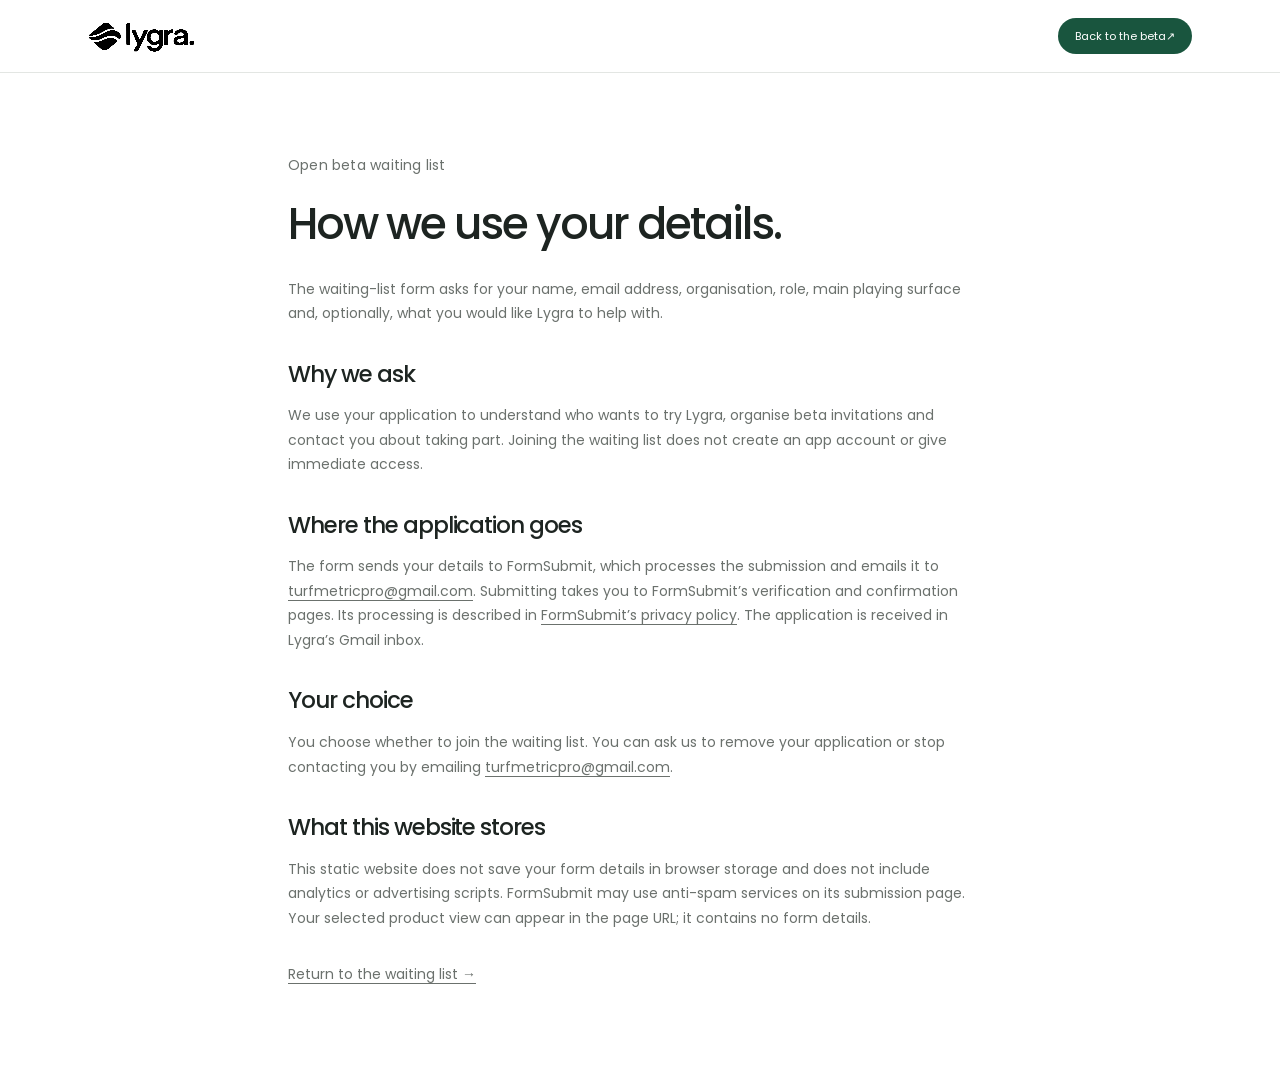
==== privacy.html @ 12d9ad22 "Publish Lygra marketing preview" ====
<!doctype html>
<html lang="en-GB"><head><meta charset="UTF-8"><meta name="viewport" content="width=device-width, initial-scale=1"><meta name="theme-color" content="#ffffff"><meta name="robots" content="noindex"><title>Beta waiting-list privacy — Lygra</title><link rel="icon" href="./favicon.svg" type="image/svg+xml"><link rel="stylesheet" href="./styles.css"></head><body><header class="legal-header"><div class="site-header wrap"><a class="brand" href="./" aria-label="Lygra home"><span class="brand-crop"><img src="./assets/lygra-brand.jpeg" alt="lygra." width="1600" height="900"></span></a><a class="button button-small" href="./#beta">Back to the beta <span aria-hidden="true">↗</span></a></div></header><main class="legal-page wrap"><p class="eyebrow">Open beta waiting list</p><h1>How we use your details.</h1><p>The waiting-list form asks for your name, email address, organisation, role, main playing surface and, optionally, what you would like Lygra to help with.</p><h2>Why we ask</h2><p>We use your application to understand who wants to try Lygra, organise beta invitations and contact you about taking part. Joining the waiting list does not create an app account or give immediate access.</p><h2>Where the application goes</h2><p>The form sends your details to FormSubmit, which processes the submission and emails it to <a href="mailto:turfmetricpro@gmail.com">turfmetricpro@gmail.com</a>. Submitting takes you to FormSubmit’s verification and confirmation pages. Its processing is described in <a href="https://formsubmit.co/privacy.pdf">FormSubmit’s privacy policy</a>. The application is received in Lygra’s Gmail inbox.</p><h2>Your choice</h2><p>You choose whether to join the waiting list. You can ask us to remove your application or stop contacting you by emailing <a href="mailto:turfmetricpro@gmail.com">turfmetricpro@gmail.com</a>.</p><h2>What this website stores</h2><p>This static website does not save your form details in browser storage and does not include analytics or advertising scripts. FormSubmit may use anti-spam services on its submission page. Your selected product view can appear in the page URL; it contains no form details.</p><p style="margin-top:32px"><a href="./#beta">Return to the waiting list →</a></p></main></body></html>
---- styles.css ----
@charset "UTF-8";

@font-face {
  font-family: Poppins;
  font-style: normal;
  font-weight: 400;
  font-display: swap;
  src: url('./assets/fonts/poppins-regular.ttf') format('truetype');
}
@font-face {
  font-family: Poppins;
  font-style: normal;
  font-weight: 500;
  font-display: swap;
  src: url('./assets/fonts/poppins-medium.ttf') format('truetype');
}

:root {
  --ink: #1d2421;
  --muted: #6b716d;
  --green: #19553e;
  --soft: #f5f6f5;
  --line: #e3e6e3;
  font-family: Poppins, -apple-system, BlinkMacSystemFont, 'Segoe UI', sans-serif;
  font-synthesis: none;
  color: var(--ink);
  background: #fff;
  scroll-padding-top: 100px;
}
* { box-sizing: border-box; }
body { margin: 0; }
button, input, select, textarea { font: inherit; }
button, a { -webkit-tap-highlight-color: transparent; touch-action: manipulation; }
a { color: inherit; text-decoration: none; }
button, summary { cursor: pointer; }
img { display: block; max-width: 100%; height: auto; }
figure, p, h1, h2, h3 { margin: 0; }
p { line-height: 1.75; }
h1, h2, h3 { font-weight: 500; line-height: 1.16; letter-spacing: -.045em; }
h2 { font-size: clamp(32px, 3.8vw, 48px); }
h3 { font-size: 30px; }
:where(a, button, summary, input, select, textarea, [tabindex]):focus-visible {
  outline: 3px solid #6a9e87;
  outline-offset: 5px;
}
button:disabled { opacity: .65; cursor: wait; }
.wrap { max-width: 1200px; padding-inline: 48px; margin-inline: auto; }
.eyebrow { color: var(--muted); font-size: 13px; font-weight: 400; letter-spacing: .015em; }
.button {
  display: inline-flex;
  align-items: center;
  justify-content: center;
  min-height: 46px;
  padding: 12px 24px;
  border: 0;
  border-radius: 30px;
  background: var(--green);
  color: white;
  font-size: 13px;
  font-weight: 400;
  line-height: 1.5;
  transition: background .18s;
}
.button:hover { background: #246a4f; }
.button-small { min-height: 36px; padding: 9px 17px; font-size: 11px; }
.text-link { display: inline-flex; align-items: center; gap: 9px; color: var(--green); font-size: 13px; min-height: 44px; }
.text-link:hover { text-decoration: underline; text-underline-offset: 4px; }
.text-link span { font-family: Arial, sans-serif; font-size: 24px; line-height: 1; }
.sr-only, .honeypot { position: absolute; width: 1px; height: 1px; padding: 0; overflow: hidden; clip-path: inset(50%); white-space: nowrap; }
.skip-link { position: fixed; z-index: 100; top: 12px; left: 16px; transform: translateY(-200%); padding: 16px; background: white; }
.skip-link:focus { transform: none; }

/* Quiet navigation; the logo is the supplied artwork in monochrome. */
.header-shell { position: sticky; top: 0; z-index: 10; background: #ffffffed; backdrop-filter: blur(18px); border-bottom: 1px solid #eef0ed; }
.site-header { display: flex; align-items: center; gap: 30px; height: 72px; }
.brand { display: inline-block; flex-shrink: 0; }
.brand-crop { display: block; position: relative; width: 106px; height: 31px; overflow: hidden; }
.brand-crop img { position: absolute; width: 194px; max-width: none; left: -44px; top: -35px; filter: grayscale(1) contrast(8) invert(1); mix-blend-mode: multiply; }
.site-header nav { display: flex; align-items: center; gap: 32px; margin-left: auto; font-size: 11px; color: #545c56; }
.site-header nav a { padding-block: 14px; }
.site-header nav a:hover { color: var(--ink); }

/* Product first, with no frame around the devices. */
.hero { padding-block: 65px 80px; text-align: center; }
.hero h1 { font-size: clamp(48px, 6vw, 76px); line-height: 1.08; letter-spacing: -.055em; margin-block: 18px 24px; }
.hero h1 span { color: var(--green); }
.hero-description { color: var(--muted); font-size: 17px; line-height: 1.65; }
.hero-actions { display: flex; justify-content: center; align-items: center; gap: 28px; margin-top: 27px; }
.hero-product { max-width: 990px; margin: 58px auto 0; }
.hero-product img { width: 100%; }
.hero-product figcaption { margin-top: 23px; color: #737b75; font-size: 10px; }

.section-heading { text-align: center; margin-bottom: 30px; }
.section-heading p { margin-top: 17px; color: var(--muted); font-size: 16px; }
.explore { padding-block: 80px 55px; }
.feature-tabs { display: flex; width: fit-content; margin: 0 auto 38px; gap: 4px; padding: 5px; border-radius: 30px; background: #f0f2ef; }
.feature-tabs button { color: #606a62; background: transparent; border: none; border-radius: 24px; padding: 11px 23px; min-height: 42px; font-size: 12px; }
.feature-tabs button[aria-selected="true"] { background: #fff; color: var(--ink); box-shadow: 0 1px 5px #102b3012; }
.feature-tabs button:hover { color: var(--green); }
.feature-panel { display: grid; grid-template-columns: .82fr 1.4fr; align-items: center; gap: 30px; min-height: 440px; padding: 48px 36px 36px 48px; border-radius: 24px; background: var(--soft); }
.feature-panel[hidden] { display: none; }
.feature-panel + .feature-panel { margin-top: 24px; }
.js .feature-panel + .feature-panel { margin-top: 0; }
.feature-copy h3 { font-size: clamp(27px, 2.8vw, 36px); line-height: 1.2; max-width: 330px; }
.feature-copy > p { font-size: 14px; color: var(--muted); margin-top: 20px; max-width: 320px; }
.detail-list { margin: 26px 0 0; padding: 0; list-style: none; font-size: 11px; color: #5d685f; line-height: 1.7; }
.detail-list li + li { margin-top: 9px; }
.feature-image { min-width: 0; display: flex; flex-direction: column; align-items: center; justify-content: center; }
.feature-image img { max-height: 320px; width: 100%; object-fit: contain; }
.feature-image-phone img { max-height: 320px; width: auto; }
.feature-image figcaption { margin-top: 19px; font-size: 9px; color: #6c766e; text-align: center; }
.image-zoom { background: transparent; border: 0; color: var(--green); min-height: 38px; padding: 8px; font-size: 10px; }
.image-zoom:hover { text-decoration: underline; text-underline-offset: 4px; }

.field-section { display: grid; grid-template-columns: 1fr 1fr; align-items: center; gap: 90px; padding-block: 115px; }
.field-visual { display: flex; justify-content: center; align-items: center; gap: 20px; padding: 10px; }
.field-phone { width: calc(50% - 10px); max-height: 390px; object-fit: contain; }
.field-phone-back { transform: translateY(24px); }
.field-phone-front { transform: translateY(-24px); }
.field-copy h2 { font-size: clamp(32px, 3.5vw, 44px); }
.field-copy > p { margin-top: 25px; color: var(--muted); font-size: 15px; }
.assistant-note { margin-top: 38px; max-width: 350px; }
.assistant-note h3 { font-size: 16px; letter-spacing: -.02em; }
.assistant-note p { margin-top: 12px; color: var(--muted); font-size: 13px; }

/* Roadmap detail stays available without dominating the page. */
.next-section { padding-block: 15px 60px; }
.next-preview { border-block: 1px solid var(--line); }
summary { list-style: none; }
summary::-webkit-details-marker { display: none; }
.next-preview > summary { display: flex; justify-content: space-between; align-items: center; gap: 30px; padding-block: 36px; }
.next-heading { display: flex; flex-direction: column; gap: 12px; }
.next-heading [role="heading"] { font-size: 30px; line-height: 1.3; letter-spacing: -.04em; font-weight: 500; }
.next-description { display: flex; align-items: center; gap: 42px; color: var(--muted); font-size: 12px; }
.disclosure-icon { display: inline-block; flex-shrink: 0; font-size: 22px; font-weight: 400; transition: transform .18s; }
details[open] > summary .disclosure-icon { transform: rotate(45deg); }
.sport-previews { display: grid; grid-template-columns: 1fr 1fr; gap: 55px; padding-top: 30px; }
.sport-preview h3 { font-size: 23px; }
.sport-preview p { margin-top: 13px; color: var(--muted); font-size: 13px; max-width: 330px; }
.sport-preview img { max-height: 280px; object-fit: contain; margin: 28px auto 0; }
.development-note { color: var(--muted); font-size: 10px; padding-block: 32px; }

.beta-section { max-width: 730px; padding-block: 65px 85px; }
.beta-copy { text-align: center; }
.beta-copy .eyebrow { margin-bottom: 17px; }
.beta-copy h2 { font-size: 42px; }
.beta-copy > p:last-child { color: var(--muted); font-size: 15px; margin-top: 23px; }
.beta-form { margin-top: 46px; }
.beta-form label { display: flex; flex-direction: column; gap: 8px; margin-bottom: 21px; font-size: 11px; color: #4f5952; line-height: 1.6; }
.beta-form input:not([type="checkbox"]), .beta-form select, .beta-form textarea { width: 100%; min-width: 0; min-height: 48px; border: 1px solid #d5dcd5; border-radius: 10px; background: #fff; padding: 12px 14px; color: var(--ink); font-size: 13px; }
.beta-form select { padding-right: 25px; }
.beta-form textarea { resize: vertical; min-height: 100px; line-height: 1.6; }
.beta-form input::placeholder, .beta-form textarea::placeholder { color: #7a837c; opacity: 1; }
.form-row { display: grid; grid-template-columns: 1fr 1fr; gap: 20px; }
.optional { color: #737d75; font-size: 10px; margin-top: -5px; }
.beta-form .consent { flex-direction: row; gap: 10px; align-items: flex-start; margin-block: 8px 25px; }
.consent input { accent-color: var(--green); flex-shrink: 0; width: 16px; height: 16px; margin: 1px 0 0; }
.beta-form .button { width: 100%; min-height: 48px; }
.form-note { text-align: center; font-size: 10px; color: var(--muted); margin-top: 18px; }
.form-note a { text-decoration: underline; text-underline-offset: 3px; }
.form-status { font-size: 12px; text-align: center; margin-top: 16px; }
.form-status:empty { display: none; }

.questions { max-width: 820px; padding-block: 15px 90px; }
.questions h2 { text-align: center; font-size: 29px; margin-bottom: 35px; }
.question-list { border-top: 1px solid var(--line); }
.question-list details { border-bottom: 1px solid var(--line); }
.question-list summary { display: flex; align-items: center; justify-content: space-between; gap: 20px; font-size: 13px; padding-block: 22px; }
.question-list details p { max-width: 610px; padding-bottom: 24px; color: var(--muted); font-size: 13px; }
.site-footer { background: var(--soft); padding-block: 34px 25px; }
.footer-top, .footer-bottom { display: flex; align-items: center; justify-content: space-between; gap: 24px; }
.footer-top { padding-bottom: 28px; border-bottom: 1px solid var(--line); }
.footer-top p { color: var(--muted); font-size: 11px; }
.footer-bottom { padding-top: 22px; color: var(--muted); font-size: 10px; }
.footer-bottom > div { display: flex; gap: 24px; }
.footer-bottom a:hover { color: var(--green); }

.image-dialog { padding: 60px 28px 24px; border: none; border-radius: 20px; background: #fff; color: var(--ink); max-width: min(1200px, 94vw); max-height: 94dvh; width: fit-content; }
.image-dialog::backdrop { background: #14271ed1; backdrop-filter: blur(7px); }
.image-dialog img { max-height: 72dvh; width: auto; max-width: 100%; object-fit: contain; }
.image-dialog p { margin-top: 18px; font-size: 12px; text-align: center; }
.image-dialog-close { position: absolute; right: 24px; top: 14px; display: flex; align-items: center; gap: 15px; min-height: 36px; border: none; background: transparent; color: var(--ink); font-size: 12px; }
.image-dialog-close span { font-size: 24px; }
.legal-header { border-bottom: 1px solid var(--line); }
.legal-header .site-header { justify-content: space-between; }
.legal-page { max-width: 800px; padding-block: 80px; }
.legal-page .eyebrow { margin-bottom: 20px; }
.legal-page h1 { font-size: 44px; margin-bottom: 28px; }
.legal-page h2 { font-size: 23px; margin-block: 35px 16px; }
.legal-page p { color: var(--muted); font-size: 14px; }
.legal-page a { text-decoration: underline; text-underline-offset: 4px; }

@media (max-width: 1000px) {
  .wrap { padding-inline: 32px; }
  .hero { padding-top: 55px; }
  .feature-panel { padding: 36px 26px; gap: 24px; grid-template-columns: .85fr 1.1fr; }
  .feature-copy > p { font-size: 13px; }
  .field-section { gap: 45px; }
  .field-visual { gap: 14px; }
  .next-description { gap: 25px; }
}
@media (max-width: 700px) {
  :root { scroll-padding-top: 90px; }
  .wrap { padding-inline: 24px; }
  .site-header { height: 68px; gap: 20px; }
  .site-header nav { display: none; }
  .site-header > .button { margin-left: auto; }
  .brand-crop { width: 98px; height: 29px; }
  .brand-crop img { width: 180px; left: -41px; top: -33px; }
  .hero { padding-block: 50px 50px; }
  .hero .eyebrow { font-size: 12px; }
  .hero h1 { font-size: clamp(43px, 12vw, 64px); margin-block: 18px 23px; }
  .hero-description { font-size: 14px; max-width: 340px; margin-inline: auto; }
  .hero-description br { display: none; }
  .hero-actions { gap: 20px; margin-top: 25px; }
  .hero-actions .button { font-size: 11px; padding: 12px 17px; }
  .hero-actions .text-link { font-size: 11px; gap: 5px; }
  .hero-product { margin-top: 48px; }
  .hero-product figcaption { margin-top: 18px; font-size: 9px; }
  .explore { padding-block: 60px 25px; }
  .section-heading h2 { font-size: 33px; }
  .section-heading p { font-size: 13px; max-width: 280px; margin: 15px auto 0; }
  .feature-tabs { width: 100%; margin-bottom: 25px; gap: 2px; padding: 4px; }
  .feature-tabs button { padding: 10px 8px; min-height: 40px; font-size: 10px; flex: 1; }
  .feature-panel { display: flex; flex-direction: column; align-items: stretch; gap: 32px; min-height: 0; border-radius: 20px; padding: 30px 24px 20px; }
  .feature-copy h3 { font-size: 29px; max-width: 280px; }
  .feature-copy > p { font-size: 13px; max-width: none; margin-top: 17px; }
  .detail-list { font-size: 10px; margin-top: 22px; }
  .detail-list li + li { margin-top: 7px; }
  .feature-image img { max-height: 280px; }
  .feature-image-phone img { max-height: 295px; }
  .feature-image figcaption { font-size: 8px; margin-top: 17px; }
  .field-section { display: flex; flex-direction: column-reverse; align-items: stretch; gap: 45px; padding-block: 70px; }
  .field-copy { text-align: center; }
  .field-copy h2 { font-size: 35px; }
  .field-copy > p { font-size: 13px; margin-top: 20px; }
  .field-copy > p br { display: none; }
  .assistant-note { max-width: 300px; margin: 30px auto 0; }
  .assistant-note h3 { font-size: 15px; }
  .assistant-note p { font-size: 12px; }
  .field-visual { width: 100%; max-width: 360px; margin-inline: auto; padding: 25px 15px; gap: 16px; }
  .field-phone { max-height: 320px; }
  .field-phone-back { transform: translateY(15px); }
  .field-phone-front { transform: translateY(-15px); }
  .next-section { padding-block: 10px 40px; }
  .next-preview > summary { display: block; padding-block: 28px; }
  .next-heading { gap: 9px; }
  .next-heading .eyebrow { font-size: 11px; }
  .next-heading [role="heading"] { font-size: 27px; }
  .next-description { justify-content: space-between; font-size: 11px; margin-top: 17px; }
  .sport-previews { grid-template-columns: 1fr; gap: 37px; padding-top: 15px; }
  .sport-preview h3 { font-size: 22px; }
  .sport-preview p { font-size: 12px; }
  .development-note { font-size: 10px; }
  .beta-section { padding-block: 45px 65px; }
  .beta-copy h2 { font-size: 35px; }
  .beta-copy > p:last-child { font-size: 13px; margin-top: 19px; }
  .beta-copy br { display: none; }
  .beta-form { margin-top: 35px; }
  .form-row { grid-template-columns: 1fr; gap: 0; }
  .beta-form input:not([type="checkbox"]), .beta-form select, .beta-form textarea { font-size: 16px; }
  .form-note { font-size: 9px; }
  .questions { padding-block: 10px 65px; }
  .questions h2 { font-size: 27px; margin-bottom: 28px; }
  .question-list summary { font-size: 12px; }
  .question-list details p { font-size: 12px; }
  .footer-top { align-items: flex-start; flex-direction: column; gap: 16px; }
  .footer-top p { font-size: 10px; }
  .legal-page { padding-block: 50px; }
  .legal-page h1 { font-size: 36px; }
}
@media (prefers-reduced-motion: reduce) {
  *, *::before, *::after { transition: none !important; animation: none !important; }
}
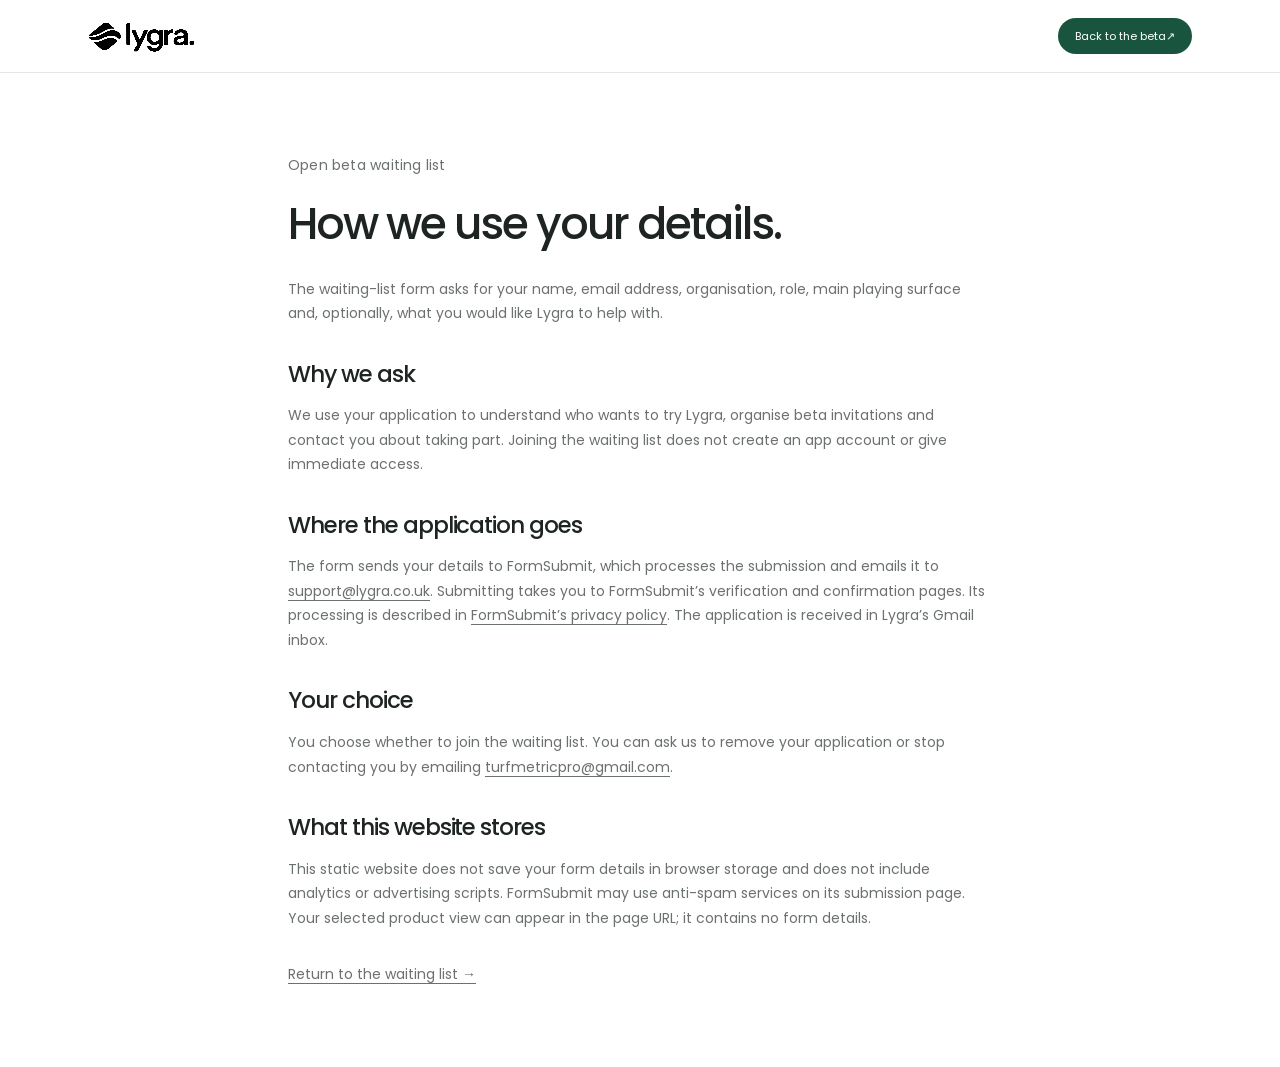
==== commit acc21689: "Update beta signup delivery and acknowledgement" ====
--- a/privacy.html
+++ b/privacy.html
@@ -1,2 +1,2 @@
 <!doctype html>
-<html lang="en-GB"><head><meta charset="UTF-8"><meta name="viewport" content="width=device-width, initial-scale=1"><meta name="theme-color" content="#ffffff"><meta name="robots" content="noindex"><title>Beta waiting-list privacy — Lygra</title><link rel="icon" href="./favicon.svg" type="image/svg+xml"><link rel="stylesheet" href="./styles.css"></head><body><header class="legal-header"><div class="site-header wrap"><a class="brand" href="./" aria-label="Lygra home"><span class="brand-crop"><img src="./assets/lygra-brand.jpeg" alt="lygra." width="1600" height="900"></span></a><a class="button button-small" href="./#beta">Back to the beta <span aria-hidden="true">↗</span></a></div></header><main class="legal-page wrap"><p class="eyebrow">Open beta waiting list</p><h1>How we use your details.</h1><p>The waiting-list form asks for your name, email address, organisation, role, main playing surface and, optionally, what you would like Lygra to help with.</p><h2>Why we ask</h2><p>We use your application to understand who wants to try Lygra, organise beta invitations and contact you about taking part. Joining the waiting list does not create an app account or give immediate access.</p><h2>Where the application goes</h2><p>The form sends your details to FormSubmit, which processes the submission and emails it to <a href="mailto:turfmetricpro@gmail.com">turfmetricpro@gmail.com</a>. Submitting takes you to FormSubmit’s verification and confirmation pages. Its processing is described in <a href="https://formsubmit.co/privacy.pdf">FormSubmit’s privacy policy</a>. The application is received in Lygra’s Gmail inbox.</p><h2>Your choice</h2><p>You choose whether to join the waiting list. You can ask us to remove your application or stop contacting you by emailing <a href="mailto:turfmetricpro@gmail.com">turfmetricpro@gmail.com</a>.</p><h2>What this website stores</h2><p>This static website does not save your form details in browser storage and does not include analytics or advertising scripts. FormSubmit may use anti-spam services on its submission page. Your selected product view can appear in the page URL; it contains no form details.</p><p style="margin-top:32px"><a href="./#beta">Return to the waiting list →</a></p></main></body></html>
+<html lang="en-GB"><head><meta charset="UTF-8"><meta name="viewport" content="width=device-width, initial-scale=1"><meta name="theme-color" content="#ffffff"><meta name="robots" content="noindex"><title>Beta waiting-list privacy — Lygra</title><link rel="icon" href="./favicon.svg" type="image/svg+xml"><link rel="stylesheet" href="./styles.css"></head><body><header class="legal-header"><div class="site-header wrap"><a class="brand" href="./" aria-label="Lygra home"><span class="brand-crop"><img src="./assets/lygra-brand.jpeg" alt="lygra." width="1600" height="900"></span></a><a class="button button-small" href="./#beta">Back to the beta <span aria-hidden="true">↗</span></a></div></header><main class="legal-page wrap"><p class="eyebrow">Open beta waiting list</p><h1>How we use your details.</h1><p>The waiting-list form asks for your name, email address, organisation, role, main playing surface and, optionally, what you would like Lygra to help with.</p><h2>Why we ask</h2><p>We use your application to understand who wants to try Lygra, organise beta invitations and contact you about taking part. Joining the waiting list does not create an app account or give immediate access.</p><h2>Where the application goes</h2><p>The form sends your details to FormSubmit, which processes the submission and emails it to <a href="mailto:support@lygra.co.uk">support@lygra.co.uk</a>. Submitting takes you to FormSubmit’s verification and confirmation pages. Its processing is described in <a href="https://formsubmit.co/privacy.pdf">FormSubmit’s privacy policy</a>. The application is received in Lygra’s Gmail inbox.</p><h2>Your choice</h2><p>You choose whether to join the waiting list. You can ask us to remove your application or stop contacting you by emailing <a href="mailto:turfmetricpro@gmail.com">turfmetricpro@gmail.com</a>.</p><h2>What this website stores</h2><p>This static website does not save your form details in browser storage and does not include analytics or advertising scripts. FormSubmit may use anti-spam services on its submission page. Your selected product view can appear in the page URL; it contains no form details.</p><p style="margin-top:32px"><a href="./#beta">Return to the waiting list →</a></p></main></body></html>
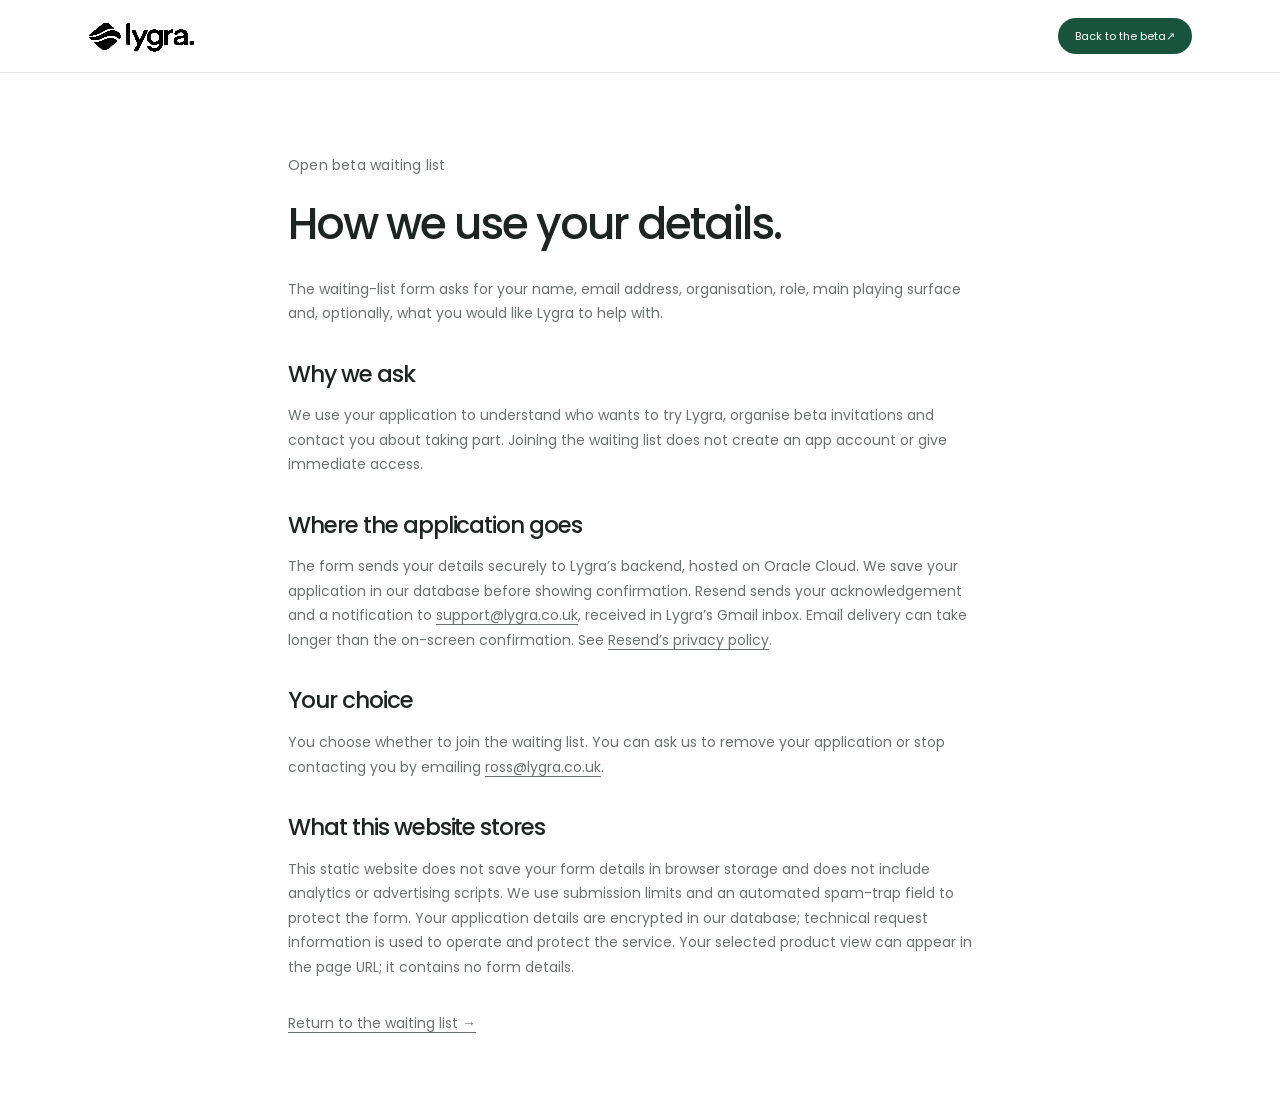
==== commit fe3af2f5: "Connect beta signup to Lygra and show branded confirmation" ====
--- a/privacy.html
+++ b/privacy.html
@@ -1,2 +1,2 @@
 <!doctype html>
-<html lang="en-GB"><head><meta charset="UTF-8"><meta name="viewport" content="width=device-width, initial-scale=1"><meta name="theme-color" content="#ffffff"><meta name="robots" content="noindex"><title>Beta waiting-list privacy — Lygra</title><link rel="icon" href="./favicon.svg" type="image/svg+xml"><link rel="stylesheet" href="./styles.css"></head><body><header class="legal-header"><div class="site-header wrap"><a class="brand" href="./" aria-label="Lygra home"><span class="brand-crop"><img src="./assets/lygra-brand.jpeg" alt="lygra." width="1600" height="900"></span></a><a class="button button-small" href="./#beta">Back to the beta <span aria-hidden="true">↗</span></a></div></header><main class="legal-page wrap"><p class="eyebrow">Open beta waiting list</p><h1>How we use your details.</h1><p>The waiting-list form asks for your name, email address, organisation, role, main playing surface and, optionally, what you would like Lygra to help with.</p><h2>Why we ask</h2><p>We use your application to understand who wants to try Lygra, organise beta invitations and contact you about taking part. Joining the waiting list does not create an app account or give immediate access.</p><h2>Where the application goes</h2><p>The form sends your details to FormSubmit, which processes the submission and emails it to <a href="mailto:support@lygra.co.uk">support@lygra.co.uk</a>. Submitting takes you to FormSubmit’s verification and confirmation pages. Its processing is described in <a href="https://formsubmit.co/privacy.pdf">FormSubmit’s privacy policy</a>. The application is received in Lygra’s Gmail inbox.</p><h2>Your choice</h2><p>You choose whether to join the waiting list. You can ask us to remove your application or stop contacting you by emailing <a href="mailto:turfmetricpro@gmail.com">turfmetricpro@gmail.com</a>.</p><h2>What this website stores</h2><p>This static website does not save your form details in browser storage and does not include analytics or advertising scripts. FormSubmit may use anti-spam services on its submission page. Your selected product view can appear in the page URL; it contains no form details.</p><p style="margin-top:32px"><a href="./#beta">Return to the waiting list →</a></p></main></body></html>
+<html lang="en-GB"><head><meta charset="UTF-8"><meta name="viewport" content="width=device-width, initial-scale=1"><meta name="theme-color" content="#ffffff"><meta name="robots" content="noindex"><title>Beta waiting-list privacy — Lygra</title><link rel="icon" href="./favicon.svg" type="image/svg+xml"><link rel="stylesheet" href="./styles.css"></head><body><header class="legal-header"><div class="site-header wrap"><a class="brand" href="./" aria-label="Lygra home"><span class="brand-crop"><img src="./assets/lygra-brand.jpeg" alt="lygra." width="1600" height="900"></span></a><a class="button button-small" href="./#beta">Back to the beta <span aria-hidden="true">↗</span></a></div></header><main class="legal-page wrap"><p class="eyebrow">Open beta waiting list</p><h1>How we use your details.</h1><p>The waiting-list form asks for your name, email address, organisation, role, main playing surface and, optionally, what you would like Lygra to help with.</p><h2>Why we ask</h2><p>We use your application to understand who wants to try Lygra, organise beta invitations and contact you about taking part. Joining the waiting list does not create an app account or give immediate access.</p><h2>Where the application goes</h2><p>The form sends your details securely to Lygra’s backend, hosted on Oracle Cloud. We save your application in our database before showing confirmation. Resend sends your acknowledgement and a notification to <a href="mailto:support@lygra.co.uk">support@lygra.co.uk</a>, received in Lygra’s Gmail inbox. Email delivery can take longer than the on-screen confirmation. See <a href="https://resend.com/legal/privacy-policy">Resend’s privacy policy</a>.</p><h2>Your choice</h2><p>You choose whether to join the waiting list. You can ask us to remove your application or stop contacting you by emailing <a href="mailto:ross@lygra.co.uk">ross@lygra.co.uk</a>.</p><h2>What this website stores</h2><p>This static website does not save your form details in browser storage and does not include analytics or advertising scripts. We use submission limits and an automated spam-trap field to protect the form. Your application details are encrypted in our database; technical request information is used to operate and protect the service. Your selected product view can appear in the page URL; it contains no form details.</p><p style="margin-top:32px"><a href="./#beta">Return to the waiting list →</a></p></main></body></html>
--- a/styles.css
+++ b/styles.css
@@ -272,3 +272,20 @@
 @media (prefers-reduced-motion: reduce) {
   *, *::before, *::after { transition: none !important; animation: none !important; }
 }
+
+/* The receipt shares the beta acknowledgement email's artwork and typography. */
+[hidden] { display: none !important; }
+.signup-confirmation { scroll-margin-top: 96px; border: 1px solid #e3e6e3; background: #fff; width: 100%; min-width: 0; }
+.signup-confirmation-brand { background: #032f20; }
+.signup-confirmation-brand img { display: block; width: 100%; height: auto; }
+.signup-confirmation-content { padding: clamp(24px, 4vw, 44px); }
+.signup-confirmation-content h3 { margin: 0 0 24px; font-size: clamp(30px, 4vw, 40px); font-weight: 400; line-height: 1.15; letter-spacing: -1px; }
+.signup-confirmation-content h3:focus { outline: none; }
+.signup-confirmation-content p { margin: 0 0 20px; line-height: 1.7; color: #515b54; overflow-wrap: anywhere; }
+.signup-confirmation-content .eyebrow { color: #19553e; }
+.signup-confirmation-content a { color: #19553e; text-decoration: underline; }
+.signup-confirmation-next { padding: 20px 22px; margin: 26px 0; border-left: 3px solid #19553e; background: #f5f6f5; }
+.signup-confirmation-next h4 { margin: 0 0 8px; color: #19553e; font-size: 16px; }
+.signup-confirmation-next p { margin: 0; }
+.signup-confirmation-content .signup-signoff { margin-bottom: 0; color: #1d2421; }
+.signup-signoff span { font-size: 12px; color: #6b716d; }
